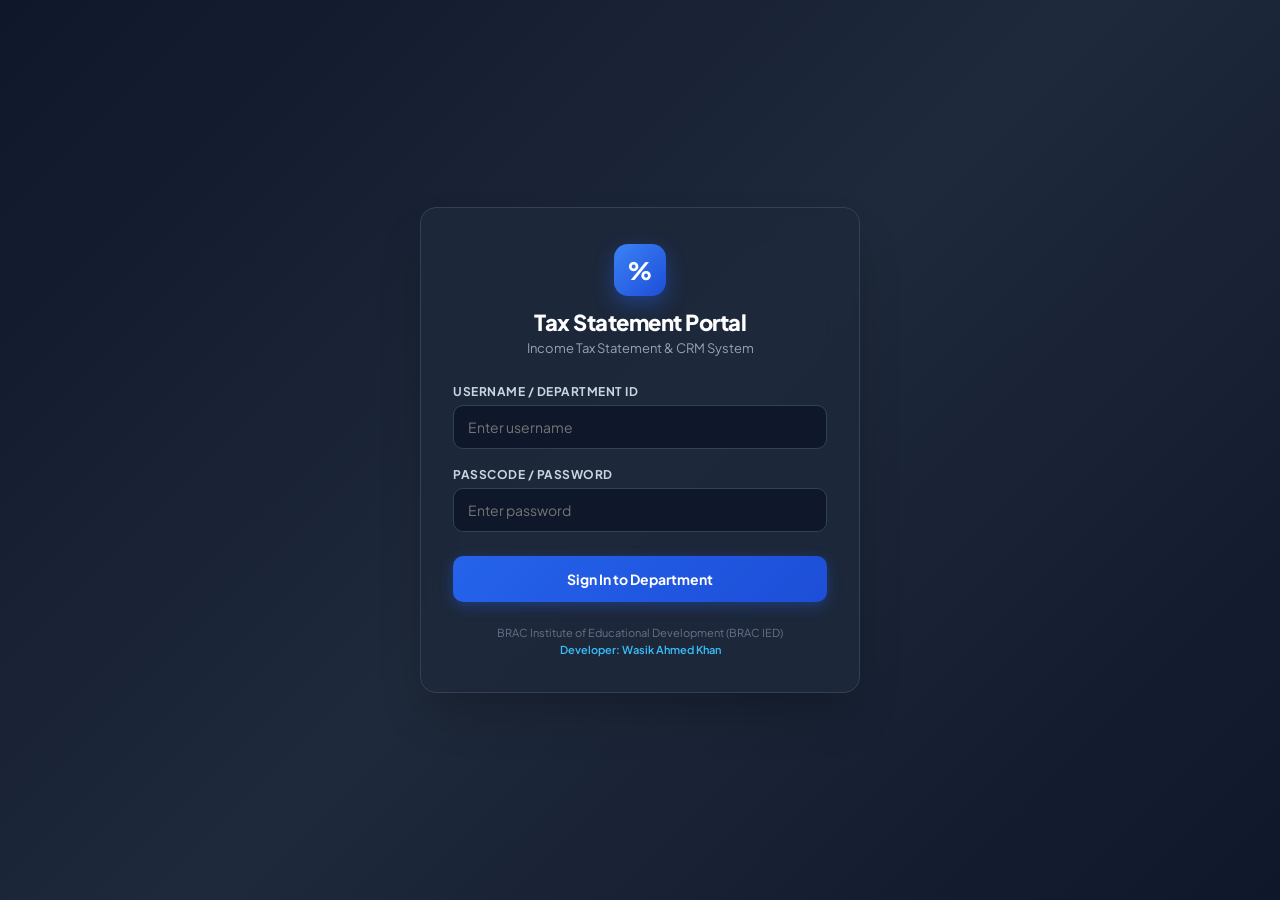
==== templates/login.html @ 86850a73 "Initial commit: Tax Statement Portal codebase without sensitive data" ====
<!DOCTYPE html>
<html lang="en">
<head>
<meta charset="UTF-8">
<meta name="viewport" content="width=device-width, initial-scale=1.0">
<title>Tax Statement Portal - Income Tax Statement &amp; CRM System</title>
<link rel="preconnect" href="https://fonts.googleapis.com">
<link rel="preconnect" href="https://fonts.gstatic.com" crossorigin>
<link href="https://fonts.googleapis.com/css2?family=Plus+Jakarta+Sans:wght@400;500;600;700;800&display=swap" rel="stylesheet">
<style>
:root {
  --primary: #2563eb;
  --primary-hover: #1d4ed8;
  --dark: #0f172a;
  --dark-surface: #1e293b;
  --dark-border: #334155;
  --border: #e2e8f0;
  --text-main: #0f172a;
  --text-muted: #64748b;
  --radius: 16px;
  --shadow-lg: 0 25px 50px -12px rgba(0, 0, 0, 0.25);
}

* { margin:0; padding:0; box-sizing:border-box; font-family:'Plus Jakarta Sans', -apple-system, sans-serif; }

body {
  background: linear-gradient(135deg, #0f172a 0%, #1e293b 50%, #0f172a 100%);
  min-height: 100vh;
  display: flex;
  align-items: center;
  justify-content: center;
  padding: 20px;
  color: #fff;
}

.login-container {
  width: 100%;
  max-width: 440px;
  background: rgba(30, 41, 59, 0.85);
  backdrop-filter: blur(16px);
  border: 1px solid var(--dark-border);
  border-radius: var(--radius);
  box-shadow: var(--shadow-lg);
  padding: 36px 32px;
  animation: fadeIn 0.4s ease;
}

@keyframes fadeIn {
  from { opacity: 0; transform: translateY(12px); }
  to { opacity: 1; transform: translateY(0); }
}

.brand-header {
  text-align: center;
  margin-bottom: 28px;
}

.brand-logo {
  width: 52px;
  height: 52px;
  background: linear-gradient(135deg, #3b82f6, #1d4ed8);
  border-radius: 14px;
  display: inline-flex;
  align-items: center;
  justify-content: center;
  font-weight: 800;
  font-size: 24px;
  color: #fff;
  box-shadow: 0 8px 20px rgba(37,99,235,0.4);
  margin-bottom: 12px;
}

.brand-header h2 {
  font-size: 22px;
  font-weight: 800;
  letter-spacing: -0.5px;
  margin-bottom: 4px;
}

.brand-header p {
  font-size: 13px;
  color: #94a3b8;
}

.dept-presets {
  margin-bottom: 24px;
  background: rgba(15, 23, 42, 0.6);
  border: 1px solid var(--dark-border);
  border-radius: 12px;
  padding: 12px;
}

.dept-presets-title {
  font-size: 11px;
  font-weight: 700;
  text-transform: uppercase;
  letter-spacing: 0.6px;
  color: #94a3b8;
  margin-bottom: 8px;
}

.preset-grid {
  display: grid;
  grid-template-columns: repeat(2, 1fr);
  gap: 6px;
}

.preset-btn {
  background: #334155;
  border: 1px solid transparent;
  color: #e2e8f0;
  padding: 8px 10px;
  border-radius: 8px;
  font-size: 11px;
  font-weight: 600;
  cursor: pointer;
  text-align: left;
  transition: all 0.15s ease;
  display: flex;
  flex-direction: column;
}
.preset-btn:hover {
  background: #475569;
  border-color: #3b82f6;
  color: #fff;
}
.preset-btn .preset-dept {
  font-size: 10px;
  color: #94a3b8;
  font-weight: 500;
}

.form-group {
  margin-bottom: 18px;
}

.form-group label {
  display: block;
  font-size: 12px;
  font-weight: 700;
  color: #cbd5e1;
  margin-bottom: 6px;
  text-transform: uppercase;
  letter-spacing: 0.5px;
}

.input-wrap {
  position: relative;
}

.form-group input {
  width: 100%;
  background: #0f172a;
  border: 1px solid var(--dark-border);
  color: #fff;
  padding: 12px 14px;
  border-radius: 10px;
  font-size: 14px;
  outline: none;
  transition: border-color 0.2s ease;
}

.form-group input:focus {
  border-color: var(--primary);
  box-shadow: 0 0 0 3px rgba(37,99,235,0.25);
}

.alert-error {
  background: rgba(239, 68, 68, 0.15);
  border: 1px solid rgba(239, 68, 68, 0.4);
  color: #fca5a5;
  padding: 10px 14px;
  border-radius: 10px;
  font-size: 13px;
  margin-bottom: 18px;
  display: none;
}
.alert-error.show { display: block; }

.submit-btn {
  width: 100%;
  background: linear-gradient(135deg, #2563eb, #1d4ed8);
  color: #fff;
  border: none;
  padding: 14px;
  border-radius: 10px;
  font-size: 14px;
  font-weight: 700;
  cursor: pointer;
  transition: all 0.2s ease;
  box-shadow: 0 4px 14px rgba(37,99,235,0.35);
  margin-top: 6px;
}

.submit-btn:hover {
  background: linear-gradient(135deg, #1d4ed8, #1e40af);
  transform: translateY(-1px);
}

.footer-note {
  text-align: center;
  font-size: 11px;
  color: #64748b;
  margin-top: 24px;
}
</style>
</head>
<body>

<div class="login-container">
  <div class="brand-header">
    <div class="brand-logo">%</div>
    <h2>Tax Statement Portal</h2>
    <p>Income Tax Statement &amp; CRM System</p>
  </div>



  <div class="alert-error" id="errorAlert"></div>

  <form id="loginForm" onsubmit="handleLogin(event)">
    <div class="form-group">
      <label>Username / Department ID</label>
      <input type="text" id="username" placeholder="Enter username" required>
    </div>

    <div class="form-group">
      <label>Passcode / Password</label>
      <input type="password" id="password" placeholder="Enter password" required>
    </div>

    <button type="submit" class="submit-btn">Sign In to Department</button>
  </form>

  <div class="footer-note">
    BRAC Institute of Educational Development (BRAC IED)<br>
    <span style="font-weight:600; color:#38bdf8; font-size:11px; margin-top:4px; display:inline-block;">Developer: Wasik Ahmed Khan</span>
  </div>
</div>

<script>
function fillLogin(u, p) {
  document.getElementById('username').value = u;
  document.getElementById('password').value = p;
  document.getElementById('errorAlert').classList.remove('show');
}

async function handleLogin(e) {
  e.preventDefault();
  const u = document.getElementById('username').value.trim();
  const p = document.getElementById('password').value;
  const errBox = document.getElementById('errorAlert');

  errBox.classList.remove('show');

  try {
    const resp = await fetch('/login', {
      method: 'POST',
      headers: { 'Content-Type': 'application/json' },
      body: JSON.stringify({ username: u, password: p })
    });
    const data = await resp.json();

    if (data.error) {
      errBox.textContent = data.error;
      errBox.classList.add('show');
      return;
    }

    if (data.success) {
      window.location.href = '/';
    }
  } catch (err) {
    errBox.textContent = 'Login connection error: ' + err.message;
    errBox.classList.add('show');
  }
}
</script>
</body>
</html>
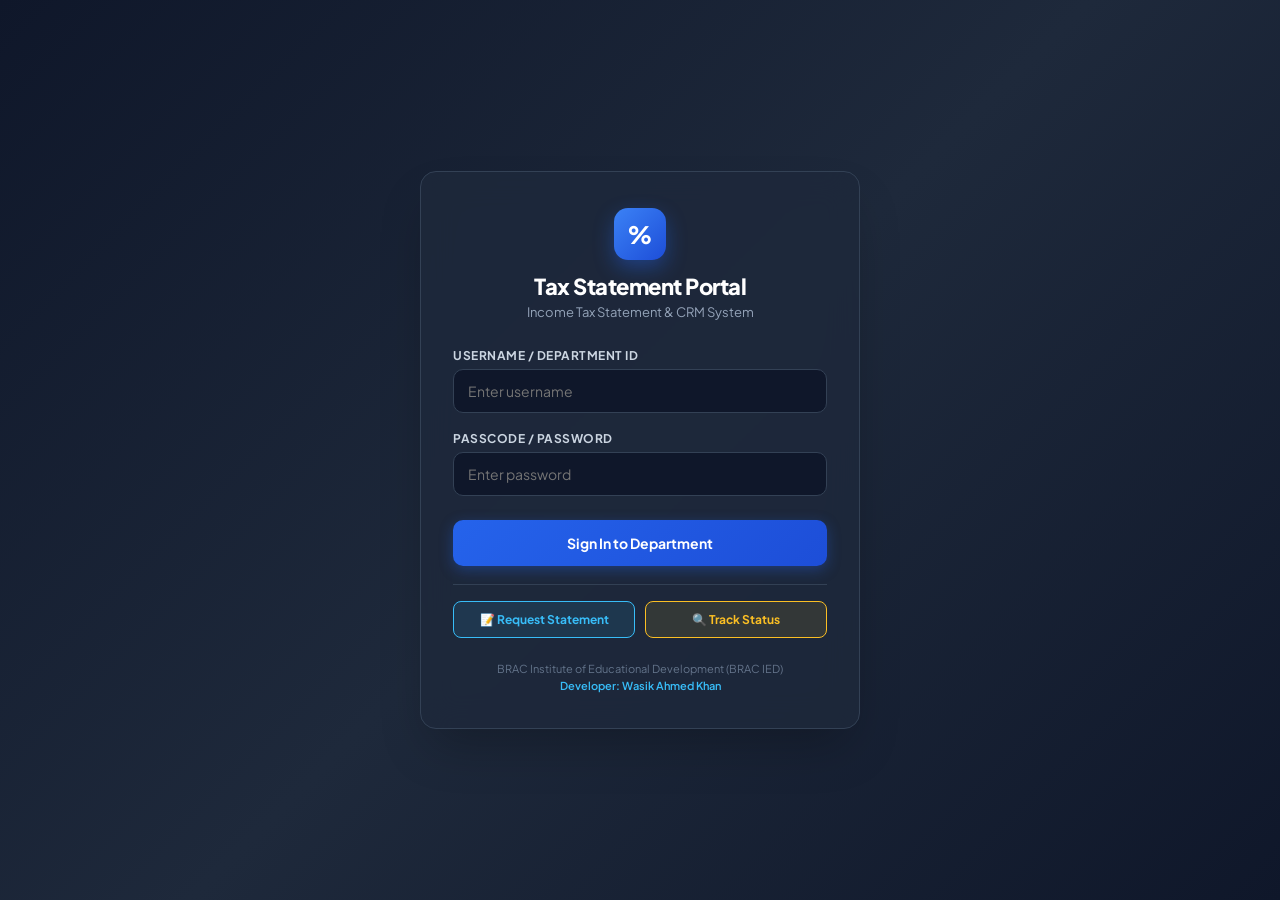
==== commit 8f2a1be5: "Add Income Tax Statement Request & HR Workflow tracking system with email alerts" ====
--- a/templates/login.html
+++ b/templates/login.html
@@ -232,17 +232,166 @@
     <button type="submit" class="submit-btn">Sign In to Department</button>
   </form>
 
+  <div style="margin-top:18px; padding-top:16px; border-top:1px solid #334155; display:flex; gap:10px;">
+    <button type="button" class="btn" style="flex:1; border:1px solid #38bdf8; color:#38bdf8; font-size:12px; font-weight:700; padding:10px; background:rgba(56,189,248,0.1); border-radius:8px; cursor:pointer;" onclick="openPublicRequestModal()">
+      📝 Request Statement
+    </button>
+    <button type="button" class="btn" style="flex:1; border:1px solid #fbbf24; color:#fbbf24; font-size:12px; font-weight:700; padding:10px; background:rgba(251,191,36,0.1); border-radius:8px; cursor:pointer;" onclick="openTrackModal()">
+      🔍 Track Status
+    </button>
+  </div>
+
   <div class="footer-note">
     BRAC Institute of Educational Development (BRAC IED)<br>
     <span style="font-weight:600; color:#38bdf8; font-size:11px; margin-top:4px; display:inline-block;">Developer: Wasik Ahmed Khan</span>
   </div>
 </div>
 
+<!-- Public Employee Request Modal -->
+<div class="modal-overlay" id="publicRequestModal" style="display:none; position:fixed; top:0; left:0; width:100vw; height:100vh; background:rgba(15,23,42,0.85); backdrop-filter:blur(6px); z-index:300; align-items:center; justify-content:center;">
+  <div style="background:#0f172a; border:1px solid #334155; border-radius:14px; width:480px; max-width:90%; padding:24px; color:#e2e8f0; box-shadow:0 20px 25px -5px rgba(0,0,0,0.5);">
+    <div style="display:flex; justify-content:space-between; align-items:center; border-bottom:1px solid #334155; padding-bottom:12px; margin-bottom:16px;">
+      <h3 style="color:#38bdf8; font-size:16px; margin:0; font-weight:700;">📝 Request Income Tax Statement</h3>
+      <button style="background:none; border:none; color:#94a3b8; font-size:20px; cursor:pointer;" onclick="closePublicRequestModal()">&times;</button>
+    </div>
+    <form onsubmit="handlePublicRequestSubmit(event)">
+      <div style="margin-bottom:12px;">
+        <label style="font-size:11px; font-weight:700; text-transform:uppercase; color:#94a3b8; display:block; margin-bottom:4px;">Main PIN Number *</label>
+        <input type="text" id="reqPin" placeholder="Enter Employee PIN" required style="width:100%; padding:8px 12px; border:1px solid #334155; background:#1e293b; color:#fff; border-radius:6px; font-size:13px;">
+      </div>
+      <div style="margin-bottom:12px;">
+        <label style="font-size:11px; font-weight:700; text-transform:uppercase; color:#94a3b8; display:block; margin-bottom:4px;">Full Name *</label>
+        <input type="text" id="reqName" placeholder="Enter Full Name" required style="width:100%; padding:8px 12px; border:1px solid #334155; background:#1e293b; color:#fff; border-radius:6px; font-size:13px;">
+      </div>
+      <div style="display:grid; grid-template-columns:1fr 1fr; gap:10px; margin-bottom:12px;">
+        <div>
+          <label style="font-size:11px; font-weight:700; text-transform:uppercase; color:#94a3b8; display:block; margin-bottom:4px;">Designation</label>
+          <input type="text" id="reqDesignation" placeholder="Designation" style="width:100%; padding:8px 12px; border:1px solid #334155; background:#1e293b; color:#fff; border-radius:6px; font-size:13px;">
+        </div>
+        <div>
+          <label style="font-size:11px; font-weight:700; text-transform:uppercase; color:#94a3b8; display:block; margin-bottom:4px;">TIN Number</label>
+          <input type="text" id="reqTin" placeholder="12-Digit TIN" style="width:100%; padding:8px 12px; border:1px solid #334155; background:#1e293b; color:#fff; border-radius:6px; font-size:13px;">
+        </div>
+      </div>
+      <div style="margin-bottom:12px;">
+        <label style="font-size:11px; font-weight:700; text-transform:uppercase; color:#94a3b8; display:block; margin-bottom:4px;">Notification Email Address *</label>
+        <input type="email" id="reqEmail" placeholder="your.name@brac.net" required style="width:100%; padding:8px 12px; border:1px solid #334155; background:#1e293b; color:#fff; border-radius:6px; font-size:13px;">
+      </div>
+      <div style="margin-bottom:16px;">
+        <label style="font-size:11px; font-weight:700; text-transform:uppercase; color:#94a3b8; display:block; margin-bottom:4px;">Fiscal Year</label>
+        <select id="reqFy" style="width:100%; padding:8px 12px; border:1px solid #334155; background:#1e293b; color:#38bdf8; font-weight:700; border-radius:6px; font-size:13px;">
+          <option value="2025-2026">FY 2025-2026</option>
+          <option value="2024-2025">FY 2024-2025</option>
+        </select>
+      </div>
+      <button type="submit" class="submit-btn" style="background:#2563eb;">Submit Tax Statement Request</button>
+    </form>
+  </div>
+</div>
+
+<!-- Public Tracking Modal -->
+<div class="modal-overlay" id="trackModal" style="display:none; position:fixed; top:0; left:0; width:100vw; height:100vh; background:rgba(15,23,42,0.85); backdrop-filter:blur(6px); z-index:300; align-items:center; justify-content:center;">
+  <div style="background:#0f172a; border:1px solid #334155; border-radius:14px; width:460px; max-width:90%; padding:24px; color:#e2e8f0; box-shadow:0 20px 25px -5px rgba(0,0,0,0.5);">
+    <div style="display:flex; justify-content:space-between; align-items:center; border-bottom:1px solid #334155; padding-bottom:12px; margin-bottom:16px;">
+      <h3 style="color:#fbbf24; font-size:16px; margin:0; font-weight:700;">🔍 Track Request Progress</h3>
+      <button style="background:none; border:none; color:#94a3b8; font-size:20px; cursor:pointer;" onclick="closeTrackModal()">&times;</button>
+    </div>
+    <form onsubmit="handleTrackSubmit(event)">
+      <div style="margin-bottom:12px;">
+        <label style="font-size:11px; font-weight:700; text-transform:uppercase; color:#94a3b8; display:block; margin-bottom:4px;">Enter PIN or Request ID</label>
+        <div style="display:flex; gap:8px;">
+          <input type="text" id="trackQuery" placeholder="e.g. 10100 or REQ-2026..." required style="flex:1; padding:8px 12px; border:1px solid #334155; background:#1e293b; color:#fff; border-radius:6px; font-size:13px;">
+          <button type="submit" class="submit-btn" style="width:auto; padding:8px 16px; background:#f59e0b;">Search</button>
+        </div>
+      </div>
+    </form>
+    <div id="trackResultContainer" style="margin-top:16px; display:none; background:#1e293b; border:1px solid #334155; border-radius:8px; padding:14px;">
+    </div>
+  </div>
+</div>
+
 <script>
 function fillLogin(u, p) {
   document.getElementById('username').value = u;
   document.getElementById('password').value = p;
   document.getElementById('errorAlert').classList.remove('show');
+}
+
+function openPublicRequestModal() {
+  document.getElementById('publicRequestModal').style.display = 'flex';
+}
+function closePublicRequestModal() {
+  document.getElementById('publicRequestModal').style.display = 'none';
+}
+function openTrackModal() {
+  document.getElementById('trackModal').style.display = 'flex';
+}
+function closeTrackModal() {
+  document.getElementById('trackModal').style.display = 'none';
+}
+
+async function handlePublicRequestSubmit(e) {
+  e.preventDefault();
+  const payload = {
+    pin: document.getElementById('reqPin').value.trim(),
+    name: document.getElementById('reqName').value.trim(),
+    designation: document.getElementById('reqDesignation').value.trim(),
+    tin: document.getElementById('reqTin').value.trim(),
+    email: document.getElementById('reqEmail').value.trim(),
+    fiscal_year: document.getElementById('reqFy').value
+  };
+
+  try {
+    const resp = await fetch('/api/request-statement', {
+      method: 'POST',
+      headers: { 'Content-Type': 'application/json' },
+      body: JSON.stringify(payload)
+    });
+    const data = await resp.json();
+    if (data.error) { alert('Error: ' + data.error); return; }
+    alert('✅ Request Submitted Successfully!\nTracking ID: ' + data.request.req_id + '\nAn email update will be sent when your statement is prepared.');
+    closePublicRequestModal();
+  } catch (err) {
+    alert('Submission error: ' + err.message);
+  }
+}
+
+async function handleTrackSubmit(e) {
+  e.preventDefault();
+  const q = document.getElementById('trackQuery').value.trim();
+  const container = document.getElementById('trackResultContainer');
+  try {
+    const resp = await fetch('/api/request-statement/track/' + encodeURIComponent(q));
+    const data = await resp.json();
+    if (data.error) {
+      container.style.display = 'block';
+      container.innerHTML = '<div style="color:#f87171; font-weight:700; font-size:13px;">❌ ' + data.error + '</div>';
+      return;
+    }
+    const r = data.request;
+    let badgeColor = '#f59e0b';
+    if (r.status === 'Ready for Pickup') badgeColor = '#10b981';
+    if (r.status === 'Completed') badgeColor = '#3b82f6';
+
+    let html = '<div style="font-size:12px;">';
+    html += '<div style="font-weight:700; color:#38bdf8; font-size:13px; margin-bottom:6px;">Request ID: ' + r.req_id + '</div>';
+    html += '<div><strong>PIN:</strong> ' + r.pin + ' | <strong>Name:</strong> ' + r.name + '</div>';
+    html += '<div><strong>Fiscal Year:</strong> ' + r.fiscal_year + '</div>';
+    html += '<div style="margin-top:10px; background:#0f172a; padding:8px 12px; border-radius:6px; border:1px solid #334155; display:flex; justify-content:space-between; align-items:center;">';
+    html += '<span style="color:#94a3b8; font-weight:700;">CURRENT STATUS:</span>';
+    html += '<span style="background:' + badgeColor + '; color:#0f172a; font-weight:800; padding:2px 8px; border-radius:10px;">' + r.status + '</span>';
+    html += '</div>';
+    if (r.status === 'Ready for Pickup') {
+      html += '<div style="color:#10b981; font-weight:700; margin-top:8px; font-size:11px;">🎉 Statement is printed and ready for pickup at HR!</div>';
+    }
+    html += '</div>';
+
+    container.style.display = 'block';
+    container.innerHTML = html;
+  } catch (err) {
+    container.style.display = 'block';
+    container.innerHTML = '<div style="color:#f87171;">Error tracking request: ' + err.message + '</div>';
+  }
 }
 
 async function handleLogin(e) {
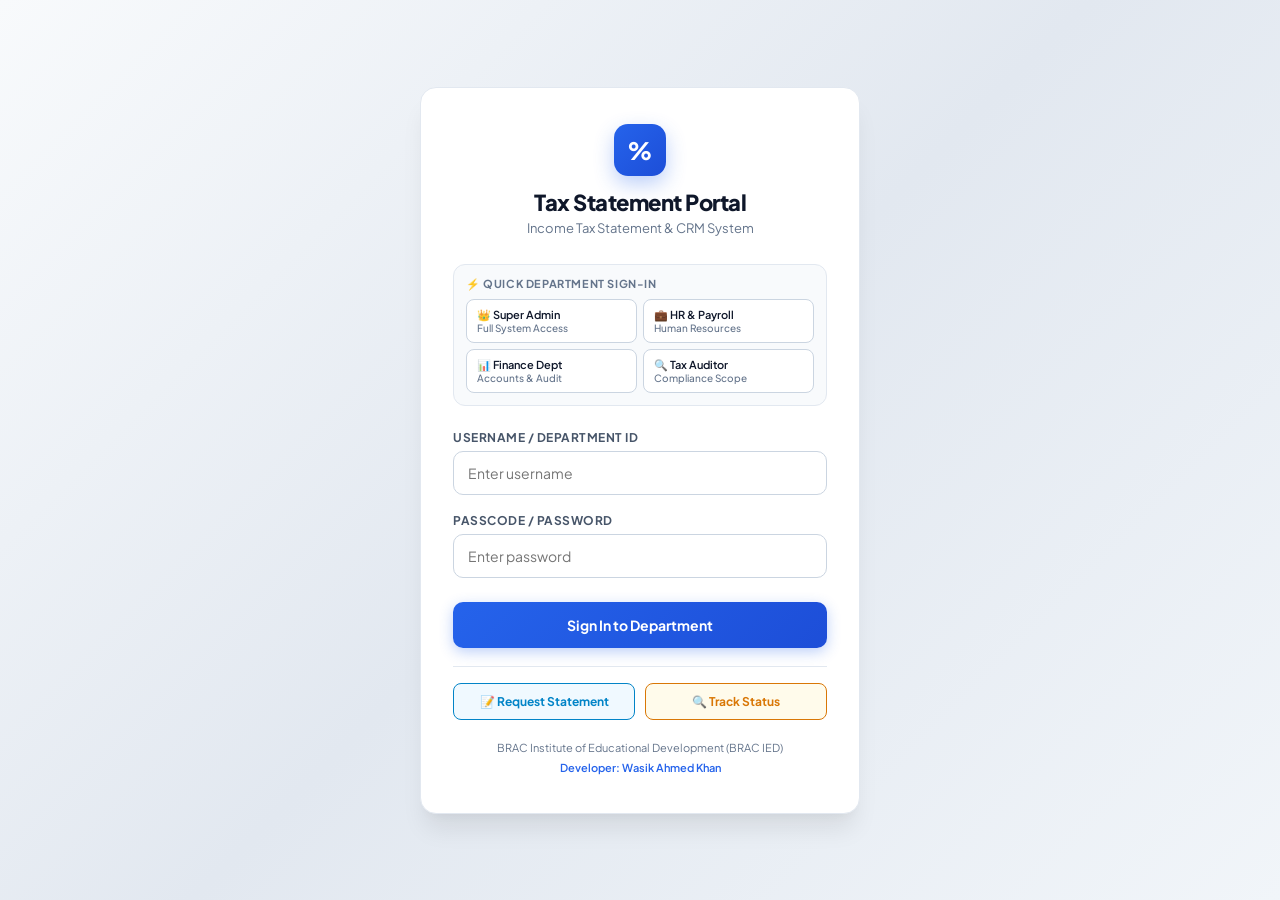
==== commit 3507812a: "Convert portal interface to modern, crisp light theme with blue and cyan accents" ====
--- a/templates/login.html
+++ b/templates/login.html
@@ -24,23 +24,22 @@
 * { margin:0; padding:0; box-sizing:border-box; font-family:'Plus Jakarta Sans', -apple-system, sans-serif; }
 
 body {
-  background: linear-gradient(135deg, #0f172a 0%, #1e293b 50%, #0f172a 100%);
+  background: linear-gradient(135deg, #f8fafc 0%, #e2e8f0 50%, #f1f5f9 100%);
   min-height: 100vh;
   display: flex;
   align-items: center;
   justify-content: center;
   padding: 20px;
-  color: #fff;
+  color: #0f172a;
 }
 
 .login-container {
   width: 100%;
   max-width: 440px;
-  background: rgba(30, 41, 59, 0.85);
-  backdrop-filter: blur(16px);
-  border: 1px solid var(--dark-border);
+  background: #ffffff;
+  border: 1px solid #e2e8f0;
   border-radius: var(--radius);
-  box-shadow: var(--shadow-lg);
+  box-shadow: 0 20px 25px -5px rgba(0, 0, 0, 0.08), 0 8px 10px -6px rgba(0, 0, 0, 0.04);
   padding: 36px 32px;
   animation: fadeIn 0.4s ease;
 }
@@ -58,7 +57,7 @@
 .brand-logo {
   width: 52px;
   height: 52px;
-  background: linear-gradient(135deg, #3b82f6, #1d4ed8);
+  background: linear-gradient(135deg, #2563eb, #1d4ed8);
   border-radius: 14px;
   display: inline-flex;
   align-items: center;
@@ -66,7 +65,7 @@
   font-weight: 800;
   font-size: 24px;
   color: #fff;
-  box-shadow: 0 8px 20px rgba(37,99,235,0.4);
+  box-shadow: 0 8px 20px rgba(37,99,235,0.3);
   margin-bottom: 12px;
 }
 
@@ -75,17 +74,18 @@
   font-weight: 800;
   letter-spacing: -0.5px;
   margin-bottom: 4px;
+  color: #0f172a;
 }
 
 .brand-header p {
   font-size: 13px;
-  color: #94a3b8;
+  color: #64748b;
 }
 
 .dept-presets {
   margin-bottom: 24px;
-  background: rgba(15, 23, 42, 0.6);
-  border: 1px solid var(--dark-border);
+  background: #f8fafc;
+  border: 1px solid #e2e8f0;
   border-radius: 12px;
   padding: 12px;
 }
@@ -95,7 +95,7 @@
   font-weight: 700;
   text-transform: uppercase;
   letter-spacing: 0.6px;
-  color: #94a3b8;
+  color: #64748b;
   margin-bottom: 8px;
 }
 
@@ -106,9 +106,9 @@
 }
 
 .preset-btn {
-  background: #334155;
-  border: 1px solid transparent;
-  color: #e2e8f0;
+  background: #ffffff;
+  border: 1px solid #cbd5e1;
+  color: #0f172a;
   padding: 8px 10px;
   border-radius: 8px;
   font-size: 11px;
@@ -120,13 +120,13 @@
   flex-direction: column;
 }
 .preset-btn:hover {
-  background: #475569;
-  border-color: #3b82f6;
-  color: #fff;
+  background: #eff6ff;
+  border-color: #2563eb;
+  color: #1d4ed8;
 }
 .preset-btn .preset-dept {
   font-size: 10px;
-  color: #94a3b8;
+  color: #64748b;
   font-weight: 500;
 }
 
@@ -138,7 +138,7 @@
   display: block;
   font-size: 12px;
   font-weight: 700;
-  color: #cbd5e1;
+  color: #475569;
   margin-bottom: 6px;
   text-transform: uppercase;
   letter-spacing: 0.5px;
@@ -150,9 +150,9 @@
 
 .form-group input {
   width: 100%;
-  background: #0f172a;
-  border: 1px solid var(--dark-border);
-  color: #fff;
+  background: #ffffff;
+  border: 1px solid #cbd5e1;
+  color: #0f172a;
   padding: 12px 14px;
   border-radius: 10px;
   font-size: 14px;
@@ -166,9 +166,9 @@
 }
 
 .alert-error {
-  background: rgba(239, 68, 68, 0.15);
-  border: 1px solid rgba(239, 68, 68, 0.4);
-  color: #fca5a5;
+  background: #fef2f2;
+  border: 1px solid #fca5a5;
+  color: #b91c1c;
   padding: 10px 14px;
   border-radius: 10px;
   font-size: 13px;
@@ -188,7 +188,7 @@
   font-weight: 700;
   cursor: pointer;
   transition: all 0.2s ease;
-  box-shadow: 0 4px 14px rgba(37,99,235,0.35);
+  box-shadow: 0 4px 14px rgba(37,99,235,0.3);
   margin-top: 6px;
 }
 
@@ -198,10 +198,11 @@
 }
 
 .footer-note {
-  text-align: center;
   font-size: 11px;
   color: #64748b;
-  margin-top: 24px;
+  text-align: center;
+  margin-top: 20px;
+  line-height: 1.5;
 }
 </style>
 </head>
@@ -214,7 +215,28 @@
     <p>Income Tax Statement &amp; CRM System</p>
   </div>
 
-
+  <!-- Quick Department Login Shortcuts -->
+  <div class="dept-presets">
+    <div class="dept-presets-title">⚡ Quick Department Sign-In</div>
+    <div class="preset-grid">
+      <button type="button" class="preset-btn" onclick="fillLogin('admin', 'admin123')">
+        <span>👑 Super Admin</span>
+        <span class="preset-dept">Full System Access</span>
+      </button>
+      <button type="button" class="preset-btn" onclick="fillLogin('hr_manager', 'hr123')">
+        <span>💼 HR &amp; Payroll</span>
+        <span class="preset-dept">Human Resources</span>
+      </button>
+      <button type="button" class="preset-btn" onclick="fillLogin('finance_user', 'fin123')">
+        <span>📊 Finance Dept</span>
+        <span class="preset-dept">Accounts &amp; Audit</span>
+      </button>
+      <button type="button" class="preset-btn" onclick="fillLogin('audit_inspector', 'audit123')">
+        <span>🔍 Tax Auditor</span>
+        <span class="preset-dept">Compliance Scope</span>
+      </button>
+    </div>
+  </div>
 
   <div class="alert-error" id="errorAlert"></div>
 
@@ -232,54 +254,56 @@
     <button type="submit" class="submit-btn">Sign In to Department</button>
   </form>
 
-  <div style="margin-top:18px; padding-top:16px; border-top:1px solid #334155; display:flex; gap:10px;">
-    <button type="button" class="btn" style="flex:1; border:1px solid #38bdf8; color:#38bdf8; font-size:12px; font-weight:700; padding:10px; background:rgba(56,189,248,0.1); border-radius:8px; cursor:pointer;" onclick="openPublicRequestModal()">
+  <div style="margin-top:18px; padding-top:16px; border-top:1px solid #e2e8f0; display:flex; gap:10px;">
+    <button type="button" class="btn" style="flex:1; border:1px solid #0284c7; color:#0284c7; font-size:12px; font-weight:700; padding:10px; background:#f0f9ff; border-radius:8px; cursor:pointer;" onclick="openPublicRequestModal()">
       📝 Request Statement
     </button>
-    <button type="button" class="btn" style="flex:1; border:1px solid #fbbf24; color:#fbbf24; font-size:12px; font-weight:700; padding:10px; background:rgba(251,191,36,0.1); border-radius:8px; cursor:pointer;" onclick="openTrackModal()">
+    <button type="button" class="btn" style="flex:1; border:1px solid #d97706; color:#d97706; font-size:12px; font-weight:700; padding:10px; background:#fffbeb; border-radius:8px; cursor:pointer;" onclick="openTrackModal()">
       🔍 Track Status
     </button>
   </div>
 
   <div class="footer-note">
     BRAC Institute of Educational Development (BRAC IED)<br>
-    <span style="font-weight:600; color:#38bdf8; font-size:11px; margin-top:4px; display:inline-block;">Developer: Wasik Ahmed Khan</span>
+    <span style="font-weight:600; color:#2563eb; font-size:11px; margin-top:4px; display:inline-block;">Developer: Wasik Ahmed Khan</span>
   </div>
 </div>
 
 <!-- Public Employee Request Modal -->
-<div class="modal-overlay" id="publicRequestModal" style="display:none; position:fixed; top:0; left:0; width:100vw; height:100vh; background:rgba(15,23,42,0.85); backdrop-filter:blur(6px); z-index:300; align-items:center; justify-content:center;">
-  <div style="background:#0f172a; border:1px solid #334155; border-radius:14px; width:480px; max-width:90%; padding:24px; color:#e2e8f0; box-shadow:0 20px 25px -5px rgba(0,0,0,0.5);">
-    <div style="display:flex; justify-content:space-between; align-items:center; border-bottom:1px solid #334155; padding-bottom:12px; margin-bottom:16px;">
-      <h3 style="color:#38bdf8; font-size:16px; margin:0; font-weight:700;">📝 Request Income Tax Statement</h3>
-      <button style="background:none; border:none; color:#94a3b8; font-size:20px; cursor:pointer;" onclick="closePublicRequestModal()">&times;</button>
+<div class="modal-overlay" id="publicRequestModal" style="display:none; position:fixed; top:0; left:0; width:100vw; height:100vh; background:rgba(15,23,42,0.6); backdrop-filter:blur(4px); z-index:300; align-items:center; justify-content:center;">
+  <div style="background:#ffffff; border:1px solid #cbd5e1; border-radius:14px; width:480px; max-width:90%; padding:24px; color:#0f172a; box-shadow:0 20px 25px -5px rgba(0,0,0,0.15);">
+    <div style="display:flex; justify-content:space-between; align-items:center; border-bottom:1px solid #e2e8f0; padding-bottom:12px; margin-bottom:16px;">
+      <h3 style="color:#0284c7; font-size:16px; margin:0; font-weight:700;">📝 Request Income Tax Statement</h3>
+      <button style="background:none; border:none; color:#64748b; font-size:20px; cursor:pointer;" onclick="closePublicRequestModal()">&times;</button>
     </div>
     <form onsubmit="handlePublicRequestSubmit(event)">
-      <div style="margin-bottom:12px;">
-        <label style="font-size:11px; font-weight:700; text-transform:uppercase; color:#94a3b8; display:block; margin-bottom:4px;">Main PIN Number *</label>
-        <input type="text" id="reqPin" placeholder="Enter Employee PIN" required style="width:100%; padding:8px 12px; border:1px solid #334155; background:#1e293b; color:#fff; border-radius:6px; font-size:13px;">
-      </div>
-      <div style="margin-bottom:12px;">
-        <label style="font-size:11px; font-weight:700; text-transform:uppercase; color:#94a3b8; display:block; margin-bottom:4px;">Full Name *</label>
-        <input type="text" id="reqName" placeholder="Enter Full Name" required style="width:100%; padding:8px 12px; border:1px solid #334155; background:#1e293b; color:#fff; border-radius:6px; font-size:13px;">
+      <div style="display:grid; grid-template-columns:1fr 1fr; gap:10px; margin-bottom:12px;">
+        <div>
+          <label style="font-size:11px; font-weight:700; text-transform:uppercase; color:#475569; display:block; margin-bottom:4px;">Main PIN Number *</label>
+          <input type="text" id="reqPin" placeholder="e.g. 10100" required style="width:100%; padding:8px 12px; border:1px solid #cbd5e1; background:#ffffff; color:#0f172a; border-radius:6px; font-size:13px;">
+        </div>
+        <div>
+          <label style="font-size:11px; font-weight:700; text-transform:uppercase; color:#475569; display:block; margin-bottom:4px;">Full Name *</label>
+          <input type="text" id="reqName" placeholder="Enter Full Name" required style="width:100%; padding:8px 12px; border:1px solid #cbd5e1; background:#ffffff; color:#0f172a; border-radius:6px; font-size:13px;">
+        </div>
       </div>
       <div style="display:grid; grid-template-columns:1fr 1fr; gap:10px; margin-bottom:12px;">
         <div>
-          <label style="font-size:11px; font-weight:700; text-transform:uppercase; color:#94a3b8; display:block; margin-bottom:4px;">Designation</label>
-          <input type="text" id="reqDesignation" placeholder="Designation" style="width:100%; padding:8px 12px; border:1px solid #334155; background:#1e293b; color:#fff; border-radius:6px; font-size:13px;">
+          <label style="font-size:11px; font-weight:700; text-transform:uppercase; color:#475569; display:block; margin-bottom:4px;">Designation</label>
+          <input type="text" id="reqDesignation" placeholder="Designation" style="width:100%; padding:8px 12px; border:1px solid #cbd5e1; background:#ffffff; color:#0f172a; border-radius:6px; font-size:13px;">
         </div>
         <div>
-          <label style="font-size:11px; font-weight:700; text-transform:uppercase; color:#94a3b8; display:block; margin-bottom:4px;">TIN Number</label>
-          <input type="text" id="reqTin" placeholder="12-Digit TIN" style="width:100%; padding:8px 12px; border:1px solid #334155; background:#1e293b; color:#fff; border-radius:6px; font-size:13px;">
+          <label style="font-size:11px; font-weight:700; text-transform:uppercase; color:#475569; display:block; margin-bottom:4px;">TIN Number</label>
+          <input type="text" id="reqTin" placeholder="12-Digit TIN" style="width:100%; padding:8px 12px; border:1px solid #cbd5e1; background:#ffffff; color:#0f172a; border-radius:6px; font-size:13px;">
         </div>
       </div>
       <div style="margin-bottom:12px;">
-        <label style="font-size:11px; font-weight:700; text-transform:uppercase; color:#94a3b8; display:block; margin-bottom:4px;">Notification Email Address *</label>
-        <input type="email" id="reqEmail" placeholder="your.name@brac.net" required style="width:100%; padding:8px 12px; border:1px solid #334155; background:#1e293b; color:#fff; border-radius:6px; font-size:13px;">
+        <label style="font-size:11px; font-weight:700; text-transform:uppercase; color:#475569; display:block; margin-bottom:4px;">Notification Email Address *</label>
+        <input type="email" id="reqEmail" placeholder="your.name@brac.net" required style="width:100%; padding:8px 12px; border:1px solid #cbd5e1; background:#ffffff; color:#0f172a; border-radius:6px; font-size:13px;">
       </div>
       <div style="margin-bottom:16px;">
-        <label style="font-size:11px; font-weight:700; text-transform:uppercase; color:#94a3b8; display:block; margin-bottom:4px;">Fiscal Year</label>
-        <select id="reqFy" style="width:100%; padding:8px 12px; border:1px solid #334155; background:#1e293b; color:#38bdf8; font-weight:700; border-radius:6px; font-size:13px;">
+        <label style="font-size:11px; font-weight:700; text-transform:uppercase; color:#475569; display:block; margin-bottom:4px;">Fiscal Year</label>
+        <select id="reqFy" style="width:100%; padding:8px 12px; border:1px solid #cbd5e1; background:#ffffff; color:#0284c7; font-weight:700; border-radius:6px; font-size:13px;">
           <option value="2025-2026">FY 2025-2026</option>
           <option value="2024-2025">FY 2024-2025</option>
         </select>
@@ -290,22 +314,22 @@
 </div>
 
 <!-- Public Tracking Modal -->
-<div class="modal-overlay" id="trackModal" style="display:none; position:fixed; top:0; left:0; width:100vw; height:100vh; background:rgba(15,23,42,0.85); backdrop-filter:blur(6px); z-index:300; align-items:center; justify-content:center;">
-  <div style="background:#0f172a; border:1px solid #334155; border-radius:14px; width:460px; max-width:90%; padding:24px; color:#e2e8f0; box-shadow:0 20px 25px -5px rgba(0,0,0,0.5);">
-    <div style="display:flex; justify-content:space-between; align-items:center; border-bottom:1px solid #334155; padding-bottom:12px; margin-bottom:16px;">
-      <h3 style="color:#fbbf24; font-size:16px; margin:0; font-weight:700;">🔍 Track Request Progress</h3>
-      <button style="background:none; border:none; color:#94a3b8; font-size:20px; cursor:pointer;" onclick="closeTrackModal()">&times;</button>
+<div class="modal-overlay" id="trackModal" style="display:none; position:fixed; top:0; left:0; width:100vw; height:100vh; background:rgba(15,23,42,0.6); backdrop-filter:blur(4px); z-index:300; align-items:center; justify-content:center;">
+  <div style="background:#ffffff; border:1px solid #cbd5e1; border-radius:14px; width:460px; max-width:90%; padding:24px; color:#0f172a; box-shadow:0 20px 25px -5px rgba(0,0,0,0.15);">
+    <div style="display:flex; justify-content:space-between; align-items:center; border-bottom:1px solid #e2e8f0; padding-bottom:12px; margin-bottom:16px;">
+      <h3 style="color:#d97706; font-size:16px; margin:0; font-weight:700;">🔍 Track Request Progress</h3>
+      <button style="background:none; border:none; color:#64748b; font-size:20px; cursor:pointer;" onclick="closeTrackModal()">&times;</button>
     </div>
     <form onsubmit="handleTrackSubmit(event)">
       <div style="margin-bottom:12px;">
-        <label style="font-size:11px; font-weight:700; text-transform:uppercase; color:#94a3b8; display:block; margin-bottom:4px;">Enter PIN or Request ID</label>
+        <label style="font-size:11px; font-weight:700; text-transform:uppercase; color:#475569; display:block; margin-bottom:4px;">Enter PIN or Request ID</label>
         <div style="display:flex; gap:8px;">
-          <input type="text" id="trackQuery" placeholder="e.g. 10100 or REQ-2026..." required style="flex:1; padding:8px 12px; border:1px solid #334155; background:#1e293b; color:#fff; border-radius:6px; font-size:13px;">
-          <button type="submit" class="submit-btn" style="width:auto; padding:8px 16px; background:#f59e0b;">Search</button>
+          <input type="text" id="trackQuery" placeholder="e.g. 10100 or REQ-2026..." required style="flex:1; padding:8px 12px; border:1px solid #cbd5e1; background:#ffffff; color:#0f172a; border-radius:6px; font-size:13px;">
+          <button type="submit" class="submit-btn" style="width:auto; padding:8px 16px; background:#d97706;">Search</button>
         </div>
       </div>
     </form>
-    <div id="trackResultContainer" style="margin-top:16px; display:none; background:#1e293b; border:1px solid #334155; border-radius:8px; padding:14px;">
+    <div id="trackResultContainer" style="margin-top:16px; display:none; background:#f8fafc; border:1px solid #e2e8f0; border-radius:8px; padding:14px;">
     </div>
   </div>
 </div>
